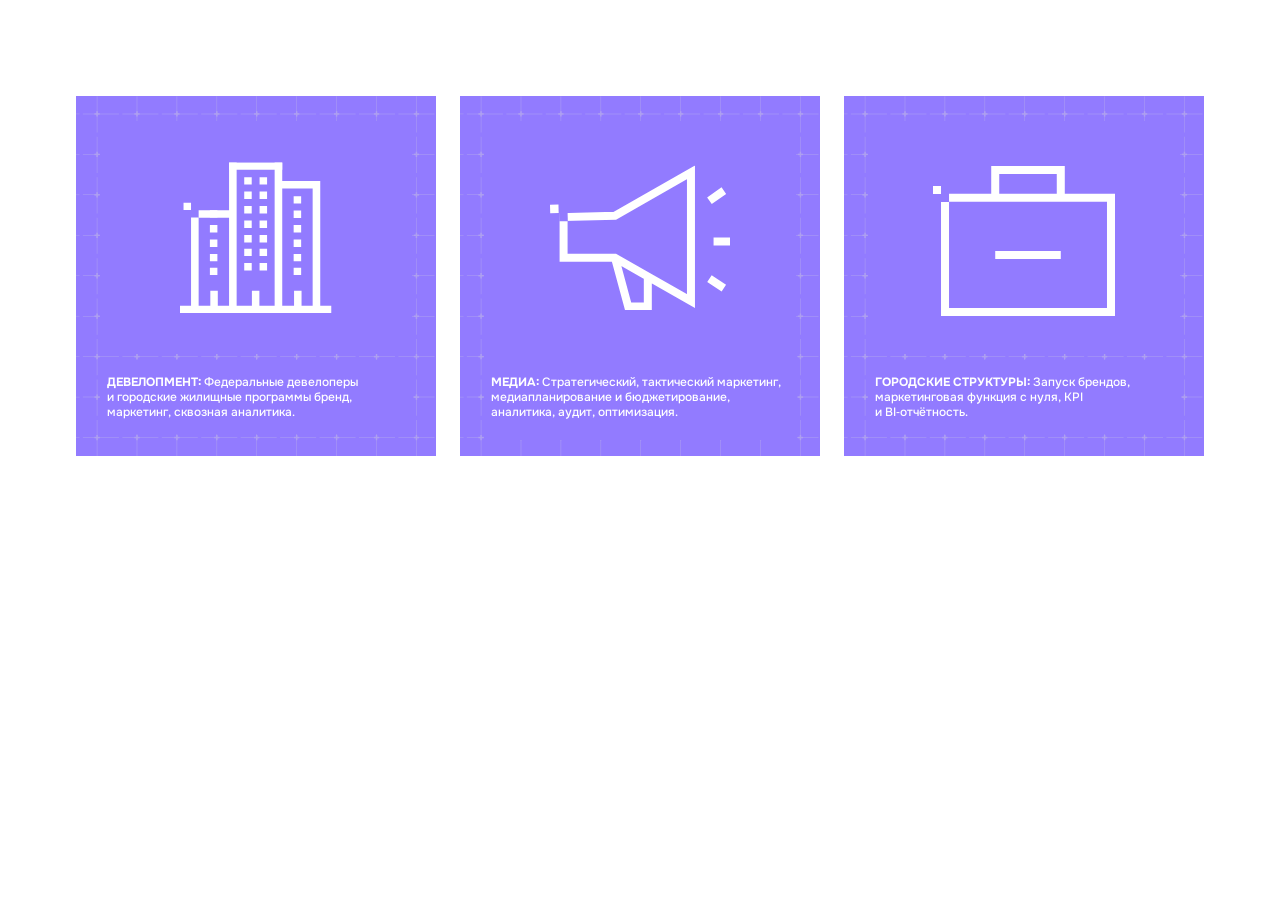
==== public/vconsalte/index.html @ 40bf2890 "Publish Vconsalte preview with validated GitHub Pages pipeline" ====
<!doctype html>
<html lang="ru">
<head>
  <meta charset="utf-8">
  <meta name="viewport" content="width=device-width, initial-scale=1">
  <meta name="robots" content="noindex,nofollow">
  <title>Проекты — Вконсалте · Превью</title>
  <link rel="stylesheet" href="styles.css">
  <script src="projects.js?v=31" defer></script>
  <script src="modules.js" defer></script>
  <link rel="stylesheet" href="figma-card.css?v=30">
  <link rel="stylesheet" href="figma-back.css?v=21">
  <link rel="stylesheet" href="card-motion.css">
</head>
<body>
  <main>
    <section class="projects" id="cases" aria-label="Проекты по отраслям">
      <div class="industries" id="industries"></div>
    </section>
  </main>
</body>
</html>
---- public/vconsalte/styles.css ----
/* Основные настройки дизайна */
@font-face{font-family:Onest;src:url('assets/fonts/Onest.ttf') format('truetype');font-weight:100 900;font-style:normal;font-display:swap}
:root{--purple:#927bff;--ink:#111;--paper:#fff;--container:1200px;--gap:24px;--card-padding:28px;--body-size:16px;--grid-opacity:.7}
*{box-sizing:border-box}
body{margin:0;background:var(--paper);color:var(--ink);font-family:Onest,Arial,sans-serif;-webkit-font-smoothing:antialiased}
button{-webkit-tap-highlight-color:transparent;font:inherit}
button:focus-visible{outline:3px solid #111;outline-offset:5px}
.projects{max-width:var(--container);margin:auto;padding:96px 0}
.industries{display:grid;grid-template-columns:repeat(3,minmax(0,1fr));gap:var(--gap);align-items:start}
/* Perspective projects the rotating face beyond its resting bounds. */
.card-slot{min-width:0;perspective:1400px;overflow:visible;display:flex}
.card-rotor{width:100%;display:grid;backface-visibility:hidden;transform-origin:center}
.industry-toggle,.case-card{position:relative;isolation:isolate;background:var(--purple);border-radius:2px;grid-area:1/1}
.industry-toggle::before,.case-card::before{content:"";position:absolute;inset:0;z-index:-1;background:url("assets/figma/grid.svg") 0 0 / 963px 636px repeat;opacity:var(--grid-opacity);pointer-events:none;border-radius:inherit}
.industry-toggle{width:100%;min-height:272px;border:0;padding:var(--card-padding);text-align:left;color:var(--ink);cursor:pointer;display:flex;flex-direction:column;align-items:flex-start;transition:box-shadow .18s}
.industry-toggle:hover{box-shadow:inset 0 0 0 2px rgb(17 17 17 / .4)}
.industry-toggle>.icon{width:56px;height:56px;margin-bottom:23px}
.icon{display:block;flex:none;color:#111;overflow:visible}
.industry-name{font-size:23px;line-height:1.2;font-weight:700;letter-spacing:-.55px;margin-bottom:12px}
.industry-description{font-size:var(--body-size);font-weight:500;line-height:1.45;max-width:290px;padding-right:12px}
.toggle-mark{position:absolute;right:24px;bottom:22px;width:24px;height:24px}
.toggle-mark::before,.toggle-mark::after{content:"";position:absolute;background:#111;left:3px;right:3px;top:11px;height:2px}
.toggle-mark::after{transform:rotate(90deg)}
[hidden]{display:none!important}
.card-slot.is-case{min-height:650px}
.industries.is-development{align-items:stretch}
.case-card{width:100%;padding:var(--card-padding);display:flex;flex-direction:column;min-height:650px}
.case-back{align-self:flex-start;display:inline-flex;gap:7px;align-items:center;border:0;background:transparent;color:#111;padding:4px 0;margin:0 0 20px;font-size:13px;font-weight:600;cursor:pointer}
.case-back:hover{text-decoration:underline;text-underline-offset:3px}
.case-title{font-size:20px;font-weight:700;line-height:1.3;letter-spacing:-.45px;margin:0 0 24px}
.case-text{font-size:var(--body-size);font-weight:500;line-height:1.5}
.case-text p{margin:0 0 16px}
.case-text strong{font-weight:700}
.case-metric{position:relative;margin-top:auto;padding-top:38px;min-height:128px;padding-right:65px}
.metric-value{display:block;font-size:68px;font-weight:600;line-height:1;letter-spacing:-2.7px;color:#fff;white-space:nowrap}
.metric-caption{display:block;font-size:14px;line-height:1.4;font-weight:500;color:#fff;margin-top:10px;max-width:235px}
.case-metric .icon{position:absolute;right:0;bottom:0;width:54px;height:54px}
@media(max-width:1279px){.projects{margin-left:32px;margin-right:32px}:root{--gap:18px;--card-padding:24px}.industry-toggle{min-height:300px}.industry-name{font-size:21px}.metric-value{font-size:60px}.case-metric{padding-right:48px}.case-metric .icon{width:44px;height:44px}}
@media(min-width:761px) and (max-width:1000px){:root{--card-padding:20px}.industry-toggle{min-height:330px}.industry-description{padding-right:0}.industry-name{font-size:20px}.case-title{font-size:19px}.case-metric{padding-right:0;padding-bottom:66px}.case-metric .icon{right:0;bottom:0}.metric-value{font-size:56px}}
@media(max-width:760px){:root{--gap:14px;--card-padding:24px}.projects{margin-left:20px;margin-right:20px;padding:48px 0}.industries{grid-template-columns:1fr}.card-slot{perspective:1100px}.industry-toggle{min-height:286px;padding-bottom:54px}.industry-name{font-size:23px}.industry-description{font-size:16px;max-width:none}.industry-toggle>.icon{margin-bottom:22px}.card-slot.is-case{min-height:0}.case-card{min-height:0;padding:24px}.case-title{font-size:20px;margin-bottom:22px}.case-text{font-size:16px}.case-metric{padding:36px 60px 0 0;margin-top:8px;min-height:130px}.metric-value{font-size:68px}.metric-caption{font-size:14px;max-width:220px}.case-metric .icon{width:48px;height:48px}}
@media(max-width:359px){.projects{margin-left:16px;margin-right:16px}.industry-toggle,.case-card{padding-left:20px;padding-right:20px}.industry-name{font-size:21px}.metric-value{font-size:58px}.case-metric{padding-right:52px}.case-metric .icon{width:42px;height:42px}}
@media(prefers-reduced-motion:reduce){*,*::before,*::after{animation:none!important;transition:none!important;scroll-behavior:auto!important}}
/* Лицевая сторона: крупная иконка и отдельная текстовая зона, версия 04. */
.industries{align-items:stretch}
.industry-toggle{display:grid;grid-template-rows:220px 1fr;gap:20px;min-height:510px;padding:24px;color:#fff}
.industry-visual{display:grid;place-items:center;align-self:stretch;width:100%;background:var(--purple)}
.industry-visual>.icon{width:160px;height:160px;margin:0;color:#000}
.industry-copy{display:flex;flex-direction:column;align-self:stretch;min-width:0;background:var(--purple);padding:12px 8px 34px}
.industry-name{display:block;color:#fff;margin:0 0 12px;font-size:23px;line-height:1.2}
.industry-description{display:block;color:#fff;max-width:none;padding:0;font-weight:500;font-size:16px;line-height:1.45}
.industry-toggle .toggle-mark::before,.industry-toggle .toggle-mark::after{background:#fff}
.industry-toggle:hover{box-shadow:inset 0 0 0 2px rgb(255 255 255 / .65)}
@media(min-width:761px) and (max-width:1000px){.industry-toggle{padding:18px;grid-template-rows:180px 1fr;gap:18px}.industry-visual>.icon{width:136px;height:136px}.industry-copy{padding-left:4px;padding-right:4px}.industry-name{font-size:21px}}
@media(max-width:760px){.industry-toggle{padding:22px;grid-template-rows:206px 1fr;min-height:500px;gap:20px}.industry-visual>.icon{width:152px;height:152px}.industry-copy{padding:12px 8px 34px}.industry-name{font-size:23px}.industry-description{font-size:16px}}
@media(max-width:359px){.industry-toggle{padding:20px;grid-template-rows:184px 1fr;min-height:500px}.industry-visual>.icon{width:136px;height:136px}.industry-name{font-size:21px}}
/* Одинаковый размер обеих сторон при перевороте, версия 05. */
:root{--card-height:560px}
.card-slot,.card-slot.is-case{height:var(--card-height);min-height:0}
.card-rotor{height:100%;min-height:0}
.industry-toggle{height:100%;min-height:0;grid-template-rows:minmax(170px,1fr) auto}
.case-card{height:100%;min-height:0;padding:24px}
.case-back{font-size:12px;line-height:1.3;margin-bottom:12px;padding:2px 0;flex-shrink:0}
.case-title{font-size:18px;line-height:1.25;letter-spacing:-.3px;margin-bottom:12px;flex-shrink:0}
.case-text{font-size:14px;line-height:1.4}
.case-text p{margin:0 0 10px}
.case-metric{flex-shrink:0;min-height:94px;padding:16px 48px 0 0}
.metric-value{font-size:52px;letter-spacing:-2px}
.metric-caption{font-size:14px;line-height:1.3;margin-top:6px}
.case-metric .icon{width:38px;height:38px}
@media(min-width:761px) and (max-width:1000px){:root{--card-height:720px}.case-card{padding:18px}.case-title{font-size:18px}.case-metric{padding:16px 0 42px;min-height:130px}.metric-value{font-size:48px}.case-metric .icon{width:34px;height:34px}}
@media(max-width:760px){:root{--card-height:560px}.industry-toggle{min-height:0;grid-template-rows:minmax(170px,1fr) auto}.case-card{min-height:0;padding:22px}.case-metric{margin-top:auto}}
@media(max-width:359px){:root{--card-height:600px}.industry-toggle{min-height:0;grid-template-rows:minmax(170px,1fr) auto}.case-card{padding:20px}.metric-value{font-size:50px}}

/* Версия 07: геометрия модульной сетки и общий уровень текста. */
:root{--card-height:680px;--module-inset:24px;--module-gutter:4px}
.card-slot,.card-slot.is-case{height:auto;min-height:var(--card-height)}
.card-rotor{height:auto;min-height:var(--card-height)}
.industry-toggle,.case-card{border-radius:0}
.industry-toggle{min-height:var(--card-height);height:100%;padding:28px;gap:8px;grid-template-rows:minmax(0,1fr) minmax(0,1fr)}
.industry-toggle::before,.case-card::before{background-size:var(--module-bg-width,963px) var(--module-bg-height,636px);background-position:var(--module-bg-x,0px) var(--module-bg-y,0px);background-repeat:no-repeat;opacity:.7}
.industry-visual{min-height:0;background:var(--purple);padding:16px}
.industry-visual>.icon{width:256px;height:256px;max-width:100%;max-height:100%;margin:0}
.industry-copy{display:grid;grid-template-rows:56px minmax(0,1fr);gap:12px;padding:20px 12px 44px;background:var(--purple);align-content:start}
.industry-name{font-size:23px;line-height:28px;letter-spacing:-.55px;margin:0;align-self:start}
.industry-description{font-size:16px;line-height:1.45;margin:0;align-self:start}
.industry-toggle .toggle-mark{right:40px;bottom:38px}
.case-card{min-height:var(--card-height);height:auto;padding:28px;gap:0}
.case-card>*{position:relative;background:var(--purple)}
.case-visual{display:grid;place-items:center;min-height:96px;padding:8px 0 12px;margin-bottom:12px}
.case-visual>.icon{width:80px;height:80px;margin:0}
.case-title{min-height:68px;font-size:18px;line-height:22px;margin:0 0 12px;padding:0 8px}
.case-back{margin:0 0 12px;padding:4px 8px;font-size:12px}
.case-text{padding:0 8px 12px;font-size:14px;line-height:1.45;flex:1}
.case-text p{margin:0 0 10px}
.case-metric{margin-top:auto;padding:20px 8px 8px;min-height:98px}
.case-metric>.icon{display:none}
.metric-value{font-size:52px}
.metric-caption{max-width:none}
@media(min-width:761px) and (max-width:1000px){:root{--card-height:800px}.industry-toggle{padding:28px;grid-template-rows:minmax(0,1fr) minmax(0,1fr)}.industry-copy{padding:20px 8px 44px;grid-template-rows:56px minmax(0,1fr)}.industry-name{font-size:21px;line-height:28px}.industry-description{font-size:15px}.industry-visual>.icon{width:220px;height:220px}.case-card{padding:28px}.case-metric{padding:20px 8px 8px;min-height:98px}}
@media(max-width:760px){:root{--card-height:680px}.industry-toggle{padding:28px;min-height:var(--card-height);grid-template-rows:minmax(0,1fr) minmax(0,1fr)}.industry-copy{padding:20px 12px 44px;grid-template-rows:56px minmax(0,1fr)}.industry-visual>.icon{width:248px;height:248px}.industry-name{font-size:23px;line-height:28px}.industry-description{font-size:16px}.case-card{padding:28px;min-height:var(--card-height)}.case-title{font-size:18px}.case-metric{padding:20px 8px 8px;margin-top:auto}}
@media(max-width:359px){:root{--card-height:760px}.industry-toggle,.case-card{padding:28px}.industry-copy{padding:20px 8px 44px}.industry-name{font-size:21px}.industry-description{font-size:15px}.industry-visual>.icon{width:216px;height:216px}}
---- public/vconsalte/figma-card.css ----
/* Figma 258:39, 360 x 360. Only the default card face is replaced. */
:root{--container:1128px}
.industries{align-items:start}
.card-slot,.card-slot.is-case,.card-rotor{min-height:0;height:auto}
.industry-toggle,.project-panel:not(.is-expanded) .project-panel-toggle{
  container-type:inline-size;position:relative;isolation:isolate;display:block;
  width:100%;height:auto;min-height:0;aspect-ratio:1;border:0;border-radius:0;
  margin:0;padding:0;overflow:hidden;background:#927bff;color:#fff;text-align:left;
  cursor:pointer;box-shadow:none;transition:none;
}
.industry-toggle::before,.project-panel:not(.is-expanded)::before{display:none}
.industry-toggle::after,.project-panel:not(.is-expanded) .project-panel-toggle::after{
  content:"";position:absolute;z-index:-1;left:calc(50% + .5px);top:calc(50% - 20px);
  width:614px;height:405px;transform:translate(-50%,-50%) rotate(90deg);
  background:url('assets/figma/card-258/grid.svg') center / 614px 405px no-repeat;
  pointer-events:none;
}
.industry-toggle .industry-visual,.project-panel:not(.is-expanded) .project-panel-visual{
  position:absolute;left:6.666667%;top:6.944444%;width:86.666667%;height:64.722222%;
  min-height:0;padding:0;margin:0;display:grid;place-items:center;background:#927bff;
}
.figma-industry-icon{display:block;flex:none;max-width:none}
.industry-toggle .industry-visual>.icon,.project-panel:not(.is-expanded) .project-panel-visual>.icon{
  width:151.295px;height:151.41px;max-width:none;max-height:none;margin:0;color:#fff;
}
.industry-toggle .industry-visual>.figma-development-icon,.project-panel:not(.is-expanded) .project-panel-visual>.figma-development-icon{
  transform:translate(-.35244px,.20509px);
}
.industry-toggle .industry-visual>.figma-media-icon,.project-panel:not(.is-expanded) .project-panel-visual>.figma-media-icon{transform:translateY(.435px)}
.industry-toggle .industry-visual>.figma-city-icon,.project-panel:not(.is-expanded) .project-panel-visual>.figma-city-icon{transform:translateY(3px)}
.industry-toggle .industry-copy,.project-panel:not(.is-expanded) .project-panel-copy{
  position:absolute;left:6.666667%;top:73.333333%;width:86.944444%;height:20.555556%;
  margin:0;padding:10px 7px;background:#927bff;display:flex;flex-direction:row;
  align-items:center;gap:0;min-height:0;
}
.industry-copy-text{display:block;width:258px;max-width:100%;font-size:12px;line-height:15px}
.industry-toggle .industry-name,.project-panel:not(.is-expanded) .industry-name{
  display:inline;color:#fff;font-size:12px;line-height:15px;letter-spacing:0;font-weight:700;margin:0;
}
.industry-toggle .industry-description,.project-panel:not(.is-expanded) .industry-description{
  display:inline;color:#fff;font-size:12px;line-height:15px;letter-spacing:0;font-weight:500;margin:0;padding:0;
}
.industry-toggle .toggle-mark,.project-panel:not(.is-expanded) .project-panel-action{display:none}
.industry-toggle:hover{box-shadow:none}
.industry-toggle:focus-visible,.project-panel-toggle:focus-visible{outline:2px solid #111;outline-offset:4px}
.case-card{min-height:680px}
.project-accordion{align-items:flex-start}
.project-panel:not(.is-expanded){padding:0;min-height:0;background:transparent}
.project-panel:not(.is-expanded) .project-panel-heading{margin:0}
.project-panel.is-expanded .project-panel-copy .industry-name{font-size:23px;font-weight:700;display:block}
.project-panel.is-expanded .project-panel-copy .industry-description{font-size:15px;display:block;margin-top:10px}
.project-panel.is-expanded .project-panel-visual .figma-development-icon{width:151.295px;height:151.41px}
.project-panel.is-expanded .project-panel-copy{display:block;min-height:0;height:auto}
.project-panel.is-expanded .industry-copy-text{width:auto;font-size:15px;line-height:1.45}
@media(min-width:1101px){.project-accordion.has-expanded .project-panel:not(.is-expanded) .project-panel-toggle{aspect-ratio:auto;min-height:360px}.project-accordion.has-expanded .project-panel:not(.is-expanded) .project-panel-visual>.icon{max-width:100%;height:auto}.project-accordion.has-expanded .project-panel:not(.is-expanded) .project-panel-copy{height:auto;min-height:100px;top:auto;bottom:6.111111%}}
@media(max-width:1100px){.project-panel:not(.is-expanded){width:100%}.project-panel:not(.is-expanded) .project-panel-toggle{max-width:360px;margin:auto}.project-panel:not(.is-expanded){background:#927bff}}
@media(max-width:1100px){.project-panel.is-expanded .project-panel-toggle{grid-template-columns:170px minmax(0,1fr)}.project-panel:not(.is-expanded){max-width:360px;align-self:center}.project-panel.is-expanded{width:100%}}
@media(max-width:480px){.project-panel.is-expanded .project-panel-toggle{display:flex;flex-direction:column}.project-panel.is-expanded .project-panel-visual{min-height:170px}.project-panel.is-expanded .project-panel-copy{padding:12px 0}.project-panel.is-expanded .project-panel-action{width:100%}}
@media(max-width:760px){.industries{justify-items:center}.card-slot{width:100%;max-width:360px}.industry-toggle .industry-copy{padding:10px 7px}}
@media(max-width:1000px){.industries{grid-template-columns:1fr;justify-items:center}.card-slot{width:100%;max-width:360px}}
@media(min-width:481px) and (max-width:1100px){.project-panel.is-expanded .project-panel-toggle{grid-template-columns:196px minmax(0,1fr)}}

/* Extended media description uses the full lower panel without changing type size. */
#toggle-media .industry-copy-text{width:100%}
#toggle-media .industry-copy{height:auto;min-height:20.555556%;top:71.666667%;bottom:4.444444%;padding-top:4px;padding-bottom:4px}
---- public/vconsalte/figma-back.css ----
/* Exact back face from Figma 258:9, authored at 360 x 360. */
.case-card{container-type:inline-size;display:block;position:relative;isolation:isolate;width:100%;height:auto;min-height:0;aspect-ratio:1;padding:0;overflow:hidden;color:#fff;cursor:pointer;background:#927bff;--case-copy-scale:1}
.case-card::before{display:none}
.case-card::after{content:"";position:absolute;z-index:-1;left:calc(50% + .5px);top:calc(50% - 20px);width:614px;height:405px;transform:translate(-50%,-50%) rotate(90deg);background:url('assets/figma/card-258/back-grid.svg') center / 614px 405px no-repeat;pointer-events:none}
.case-card .case-surface{position:absolute;left:6.666667%;top:5.833333%;width:86.666667%;height:87.5%;background:#927bff}
.case-body{position:absolute;left:3.205128%;top:3.174603%;width:91.987179%}
.case-card .case-title{width:85.714286%;min-height:0;padding:0;margin:0 0 3.333333cqw;font-size:calc(3.333333cqw * var(--case-copy-scale));line-height:calc(4.166667cqw * var(--case-copy-scale));font-weight:700;letter-spacing:0;text-transform:uppercase;color:#fff;background:none}
.case-card .case-text{padding:0;font-size:calc(3.333333cqw * var(--case-copy-scale));line-height:calc(4.166667cqw * var(--case-copy-scale));font-weight:400;color:#fff;background:none}
.case-card .case-text strong{font-weight:700}
.case-card .case-text p{margin:0 0 2.222222cqw}
.case-card .case-text p:first-child{width:82.926829%}
.case-card .case-text p:last-child{width:92.334495%;margin-bottom:0}
.case-card .case-metric{position:absolute;left:3.205128%;top:74.603175%;width:53.846154%;display:flex;flex-direction:column;gap:2.5cqw;min-height:0;padding:0;margin:0;background:none}
.case-card .metric-value{font-size:17.893889cqw;line-height:normal;font-weight:500;letter-spacing:0;white-space:nowrap;text-box-trim:trim-both;text-box-edge:cap alphabetic;color:#fff}
.case-card .metric-caption{font-size:3.333333cqw;line-height:4.166667cqw;font-weight:400;margin:0;max-width:none;color:#fff}
.case-card .case-metric--wide{width:91.987179%}
.case-card .case-back{position:absolute!important;width:1px;height:1px;overflow:hidden;clip-path:inset(50%);padding:0;margin:0;border:0;white-space:nowrap}
.case-card:focus-within{outline:none}

@media(min-width:1001px){.metric-caption-period{display:block}}
---- public/vconsalte/card-motion.css ----
/* One 3D object, two opaque faces. Keep the rotor free of flattening/clipping. */
.card-slot{display:block;perspective:1400px;perspective-origin:50% 50%;overflow:visible}
.card-slot .card-rotor{position:relative;display:block;width:100%;height:auto;min-height:0;aspect-ratio:1;transform-style:preserve-3d;backface-visibility:visible;transform:rotateY(0deg);transform-origin:50% 50%;overflow:visible}
.card-rotor>.industry-toggle,.card-rotor>.case-card{position:absolute;inset:0;width:100%;height:100%;min-height:0;aspect-ratio:auto;backface-visibility:hidden;-webkit-backface-visibility:hidden}
.card-rotor>.industry-toggle{transform:rotateY(0deg);pointer-events:auto}
.card-rotor>.case-card{transform:rotateY(180deg);pointer-events:none}
.card-slot.is-case .industry-toggle{pointer-events:none}
.card-slot.is-case .case-card{pointer-events:auto}
@media(max-width:760px){.card-slot{perspective:1100px}}
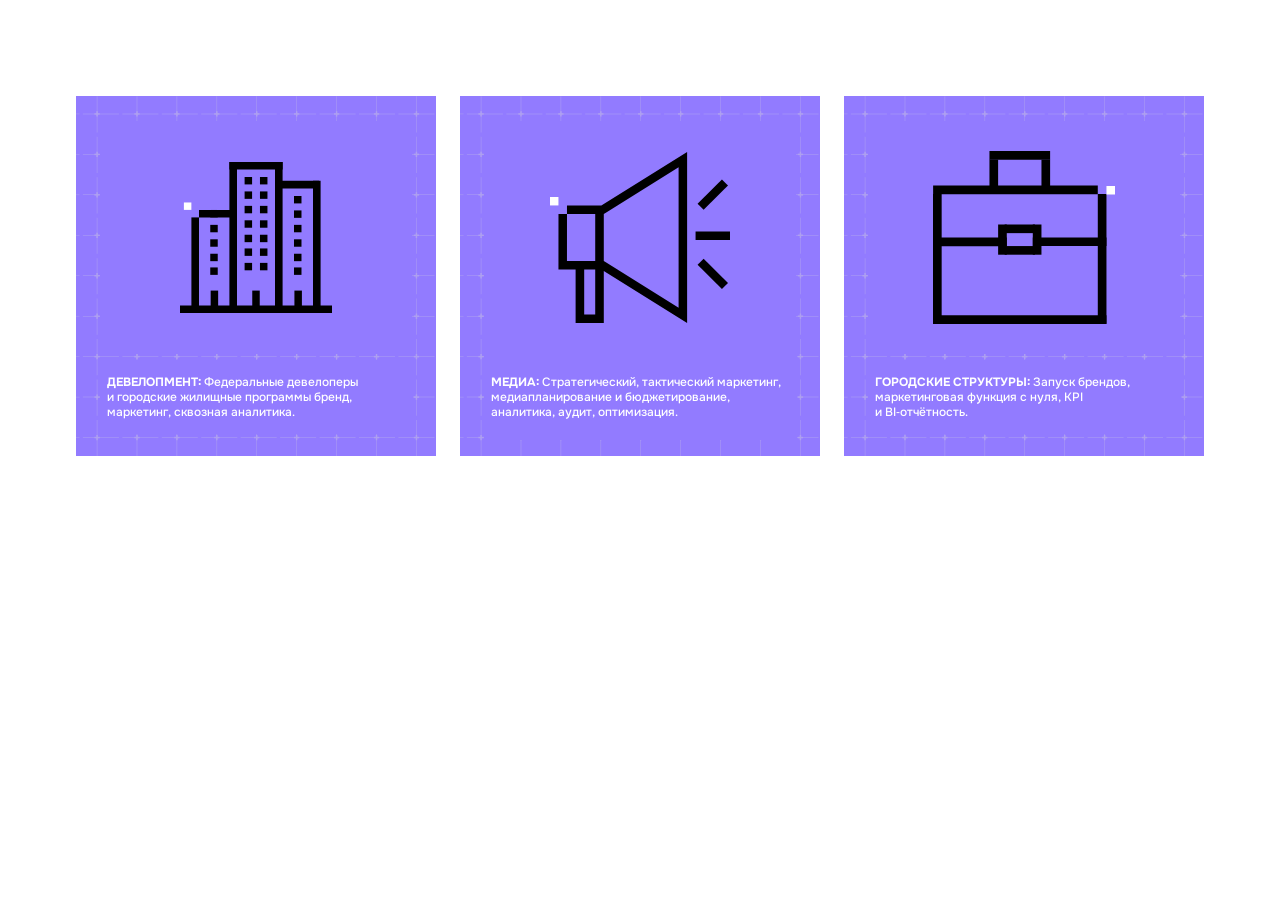
==== commit 6131d6ae: "Publish Vconsalte shared-axis mobile animation and updated Figma icons" ====
--- a/public/vconsalte/index.html
+++ b/public/vconsalte/index.html
@@ -6,11 +6,11 @@
   <meta name="robots" content="noindex,nofollow">
   <title>Проекты — Вконсалте · Превью</title>
   <link rel="stylesheet" href="styles.css">
-  <script src="projects.js?v=31" defer></script>
+  <script src="projects.js?v=39" defer></script>
   <script src="modules.js" defer></script>
-  <link rel="stylesheet" href="figma-card.css?v=30">
+  <link rel="stylesheet" href="figma-card.css?v=34">
   <link rel="stylesheet" href="figma-back.css?v=21">
-  <link rel="stylesheet" href="card-motion.css">
+  <link rel="stylesheet" href="card-motion.css?v=39">
 </head>
 <body>
   <main>
--- a/public/vconsalte/figma-card.css
+++ b/public/vconsalte/figma-card.css
@@ -24,10 +24,10 @@
   width:151.295px;height:151.41px;max-width:none;max-height:none;margin:0;color:#fff;
 }
 .industry-toggle .industry-visual>.figma-development-icon,.project-panel:not(.is-expanded) .project-panel-visual>.figma-development-icon{
-  transform:translate(-.35244px,.20509px);
+  transform:none;
 }
-.industry-toggle .industry-visual>.figma-media-icon,.project-panel:not(.is-expanded) .project-panel-visual>.figma-media-icon{transform:translateY(.435px)}
-.industry-toggle .industry-visual>.figma-city-icon,.project-panel:not(.is-expanded) .project-panel-visual>.figma-city-icon{transform:translateY(3px)}
+.industry-toggle .industry-visual>.figma-media-icon,.project-panel:not(.is-expanded) .project-panel-visual>.figma-media-icon{transform:none}
+.industry-toggle .industry-visual>.figma-city-icon,.project-panel:not(.is-expanded) .project-panel-visual>.figma-city-icon{transform:none}
 .industry-toggle .industry-copy,.project-panel:not(.is-expanded) .project-panel-copy{
   position:absolute;left:6.666667%;top:73.333333%;width:86.944444%;height:20.555556%;
   margin:0;padding:10px 7px;background:#927bff;display:flex;flex-direction:row;
--- a/public/vconsalte/card-motion.css
+++ b/public/vconsalte/card-motion.css
@@ -7,3 +7,16 @@
 .card-slot.is-case .industry-toggle{pointer-events:none}
 .card-slot.is-case .case-card{pointer-events:auto}
 @media(max-width:760px){.card-slot{perspective:1100px}}
+/* Explicit face turns on mobile: no parent 3D interpolation or accumulated angles. */
+@media(max-width:1000px){
+  .card-slot{perspective:none}
+  .card-slot .card-rotor{transform:none!important;transform-style:flat}
+  .card-rotor>.industry-toggle{transform:perspective(1100px) rotateY(0deg)}
+  .card-rotor>.case-card{transform:perspective(1100px) rotateY(-180deg)}
+  .card-slot.is-case .card-rotor>.industry-toggle{transform:perspective(1100px) rotateY(180deg)}
+  .card-slot.is-case .card-rotor>.case-card{transform:perspective(1100px) rotateY(0deg)}
+  .industries.is-group-turning{position:relative;transform-style:preserve-3d;transform-origin:50% 50%;isolation:auto}
+  .mobile-group-face{display:grid;grid-template-columns:1fr;justify-items:center;gap:var(--gap);width:100%;min-width:0;transform-style:flat;backface-visibility:hidden;-webkit-backface-visibility:hidden;transform-origin:50% 50%}
+  .mobile-group-front{position:absolute;inset:0;transform:rotateY(0deg);pointer-events:none}
+  .mobile-group-back{transform:rotateY(180deg)}
+}
